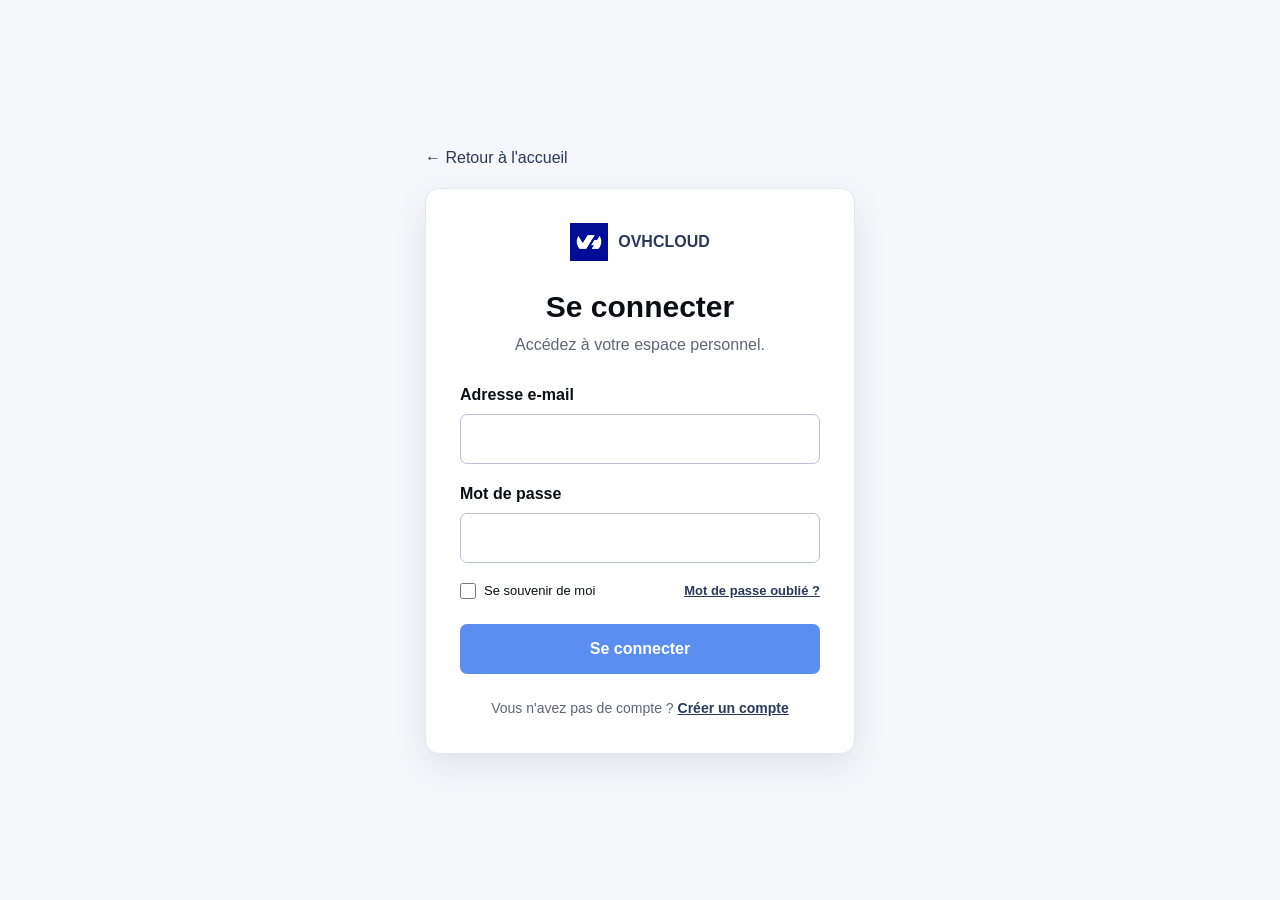
==== connexion.html @ 4d20e884 "Add the missing login page referenced by the site navigation" ====
<!DOCTYPE html>
<html lang="fr">
<head>
    <meta charset="UTF-8">
    <meta name="viewport" content="width=device-width, initial-scale=1.0">
    <meta name="description" content="Se connecter à votre compte OVHcloud.">
    <title>OVHcloud — Se connecter</title>
    <link rel="stylesheet" href="formulaire.css">
</head>
<body>
    <main class="form-page">
        <a class="back-link" href="index.html">← Retour à l'accueil</a>

        <section class="form-card" aria-labelledby="connexion-title">
            <a class="form-logo" href="index.html">
                <img src="logo.png" alt="Logo du groupe 14">
                <span>OVHCLOUD</span>
            </a>
            <h1 id="connexion-title">Se connecter</h1>
            <p class="form-intro">Accédez à votre espace personnel.</p>

            <form action="#" method="post">
                <div class="field-group">
                    <label for="email">Adresse e-mail</label>
                    <input type="email" id="email" name="email" autocomplete="email" required>
                </div>

                <div class="field-group">
                    <label for="password">Mot de passe</label>
                    <input type="password" id="password" name="password" autocomplete="current-password" required>
                </div>

                <div class="form-options">
                    <label class="checkbox-label">
                        <input type="checkbox" name="remember">
                        Se souvenir de moi
                    </label>
                    <a href="#">Mot de passe oublié ?</a>
                </div>

                <button type="submit" class="form-button">Se connecter</button>
            </form>

            <p class="form-footer">Vous n'avez pas de compte ? <a href="inscription.html">Créer un compte</a></p>
        </section>
    </main>
</body>
</html>
---- formulaire.css ----
* {
    box-sizing: border-box;
    margin: 0;
    padding: 0;
}

:root {
    --blue: #5c8ef2;
    --dark-blue: #283959;
    --text: #0b0e14;
    --muted: #5d6575;
    --background: #f5f7fb;
}

body {
    background: var(--background);
    color: var(--text);
    font-family: Arial, Helvetica, sans-serif;
    line-height: 1.5;
}

.form-page {
    align-items: center;
    display: flex;
    flex-direction: column;
    justify-content: center;
    min-height: 100vh;
    padding: 32px 20px;
}

.back-link {
    align-self: flex-start;
    color: var(--dark-blue);
    margin: 0 auto 18px;
    max-width: 430px;
    text-decoration: none;
    width: 100%;
}

.back-link:hover,
.back-link:focus-visible,
.form-footer a:hover,
.form-footer a:focus-visible,
.form-options a:hover,
.form-options a:focus-visible {
    text-decoration: underline;
}

.form-card {
    background: #ffffff;
    border: 1px solid #e1e6f0;
    border-radius: 14px;
    box-shadow: 0 12px 35px rgba(40, 57, 89, 0.1);
    max-width: 430px;
    padding: 34px;
    width: 100%;
}

.form-logo {
    align-items: center;
    color: var(--dark-blue);
    display: flex;
    font-weight: 700;
    gap: 10px;
    justify-content: center;
    margin-bottom: 28px;
    text-decoration: none;
}

.form-logo img {
    height: 38px;
    object-fit: contain;
    width: 38px;
}

h1 {
    font-size: 30px;
    line-height: 1.2;
    margin-bottom: 8px;
    text-align: center;
}

.form-intro {
    color: var(--muted);
    margin-bottom: 26px;
    text-align: center;
}

.field-group {
    margin-bottom: 18px;
}

label {
    display: block;
    font-weight: 700;
    margin-bottom: 7px;
}

input[type="email"],
input[type="text"],
input[type="password"] {
    border: 1px solid #b8c1d2;
    border-radius: 7px;
    font: inherit;
    padding: 12px 13px;
    width: 100%;
}

input:focus {
    border-color: var(--blue);
    outline: 3px solid rgba(92, 142, 242, 0.25);
}

small {
    color: var(--muted);
    display: block;
    font-size: 12px;
    margin-top: 5px;
}

.form-options {
    align-items: center;
    display: flex;
    font-size: 13px;
    gap: 12px;
    justify-content: space-between;
    margin: 4px 0 24px;
}

.form-options a,
.form-footer a {
    color: var(--dark-blue);
    font-weight: 700;
}

.checkbox-label {
    align-items: center;
    display: flex;
    font-size: 13px;
    font-weight: 400;
    gap: 8px;
    margin-bottom: 0;
}

.checkbox-label input {
    accent-color: var(--blue);
    height: 16px;
    width: 16px;
}

.terms-label {
    margin: 4px 0 24px;
}

.form-button {
    background: var(--blue);
    border: 0;
    border-radius: 7px;
    color: #ffffff;
    cursor: pointer;
    font: inherit;
    font-weight: 700;
    padding: 13px;
    width: 100%;
}

.form-button:hover,
.form-button:focus-visible {
    background: var(--dark-blue);
}

.form-footer {
    color: var(--muted);
    font-size: 14px;
    margin-top: 24px;
    text-align: center;
}

@media (max-width: 480px) {
    .form-page {
        padding: 20px 14px;
    }

    .form-card {
        padding: 26px 20px;
    }

    .form-options {
        align-items: flex-start;
        flex-direction: column;
    }
}
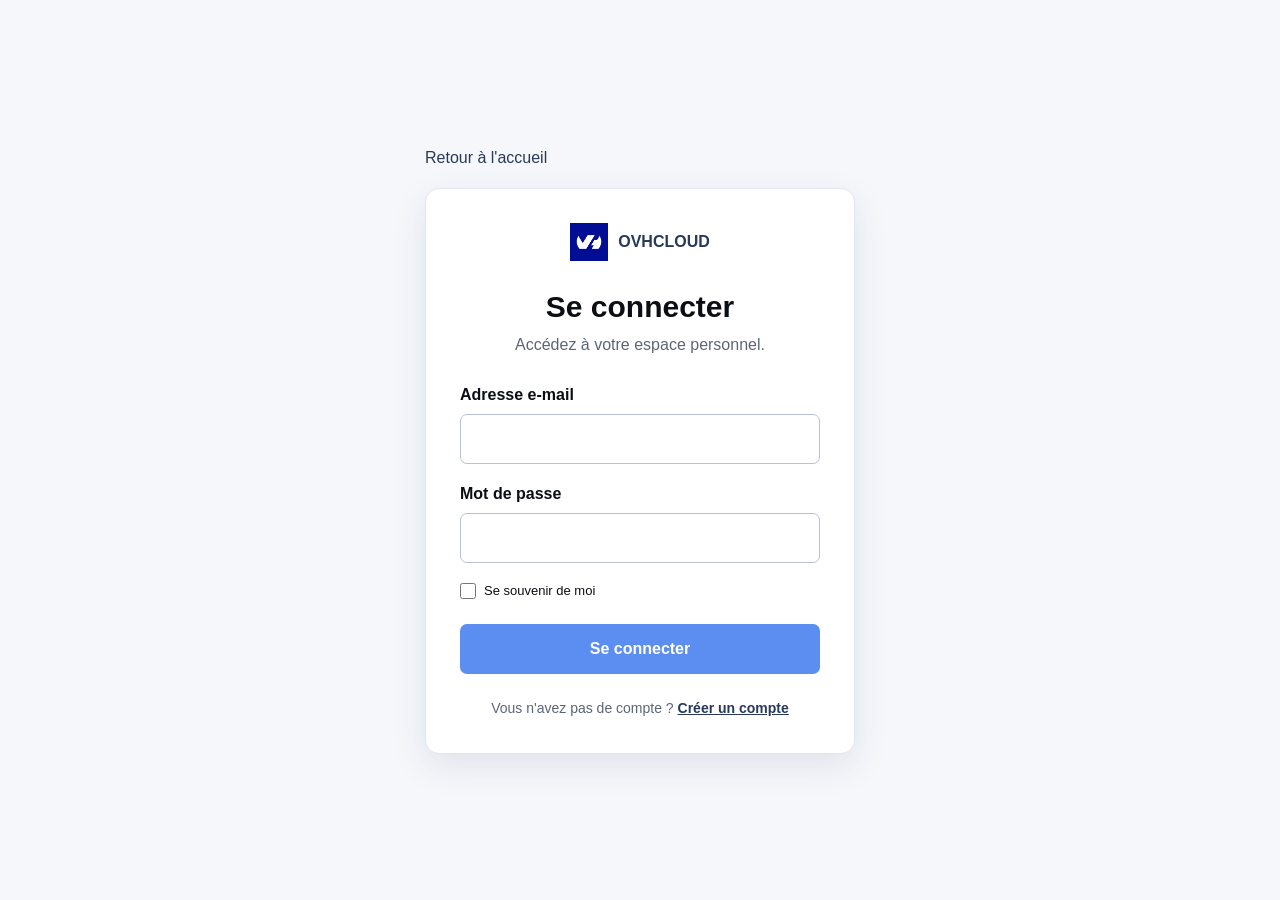
==== commit 85a52af9: "Modify back link text and remove unused password link Updated back link text for clarity and removed" ====
--- a/connexion.html
+++ b/connexion.html
@@ -9,7 +9,7 @@
 </head>
 <body>
     <main class="form-page">
-        <a class="back-link" href="index.html">← Retour à l'accueil</a>
+        <a class="back-link" href="index.html">Retour à l'accueil</a>
 
         <section class="form-card" aria-labelledby="connexion-title">
             <a class="form-logo" href="index.html">
@@ -35,7 +35,6 @@
                         <input type="checkbox" name="remember">
                         Se souvenir de moi
                     </label>
-                    <a href="#">Mot de passe oublié ?</a>
                 </div>
 
                 <button type="submit" class="form-button">Se connecter</button>
--- a/formulaire.css
+++ b/formulaire.css
@@ -118,6 +118,16 @@
     margin-top: 5px;
 }
 
+/* Aucun indicateur de niveau de sécurité du mot de passe ne doit être affiché. */
+.password-strength,
+.password-strength-meter,
+.password-strength-indicator,
+.strength-meter,
+.strength-indicator,
+[data-password-strength] {
+    display: none !important;
+}
+
 .form-options {
     align-items: center;
     display: flex;
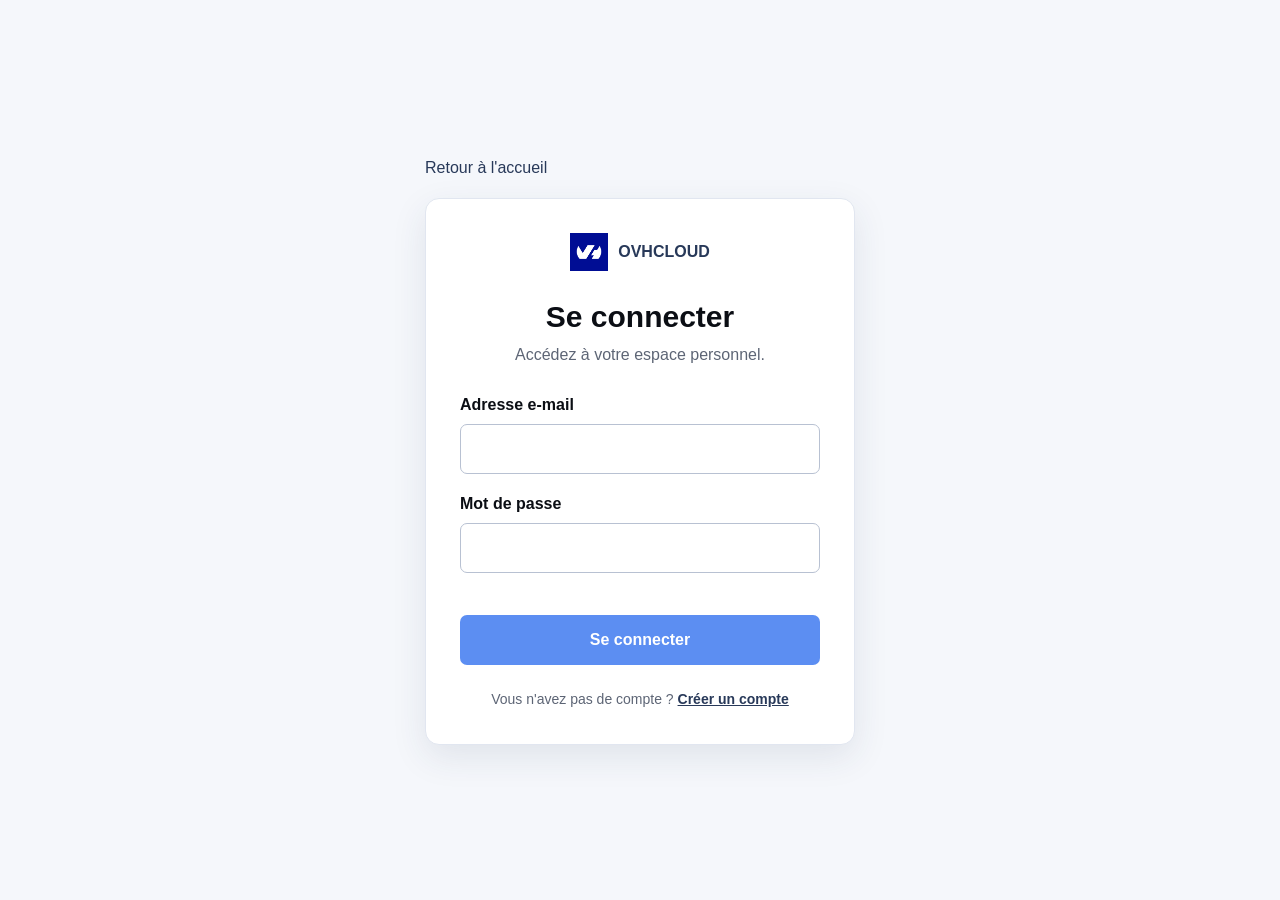
==== commit 04b5f90f: "Update connexion.html" ====
--- a/connexion.html
+++ b/connexion.html
@@ -32,8 +32,6 @@
 
                 <div class="form-options">
                     <label class="checkbox-label">
-                        <input type="checkbox" name="remember">
-                        Se souvenir de moi
                     </label>
                 </div>
 
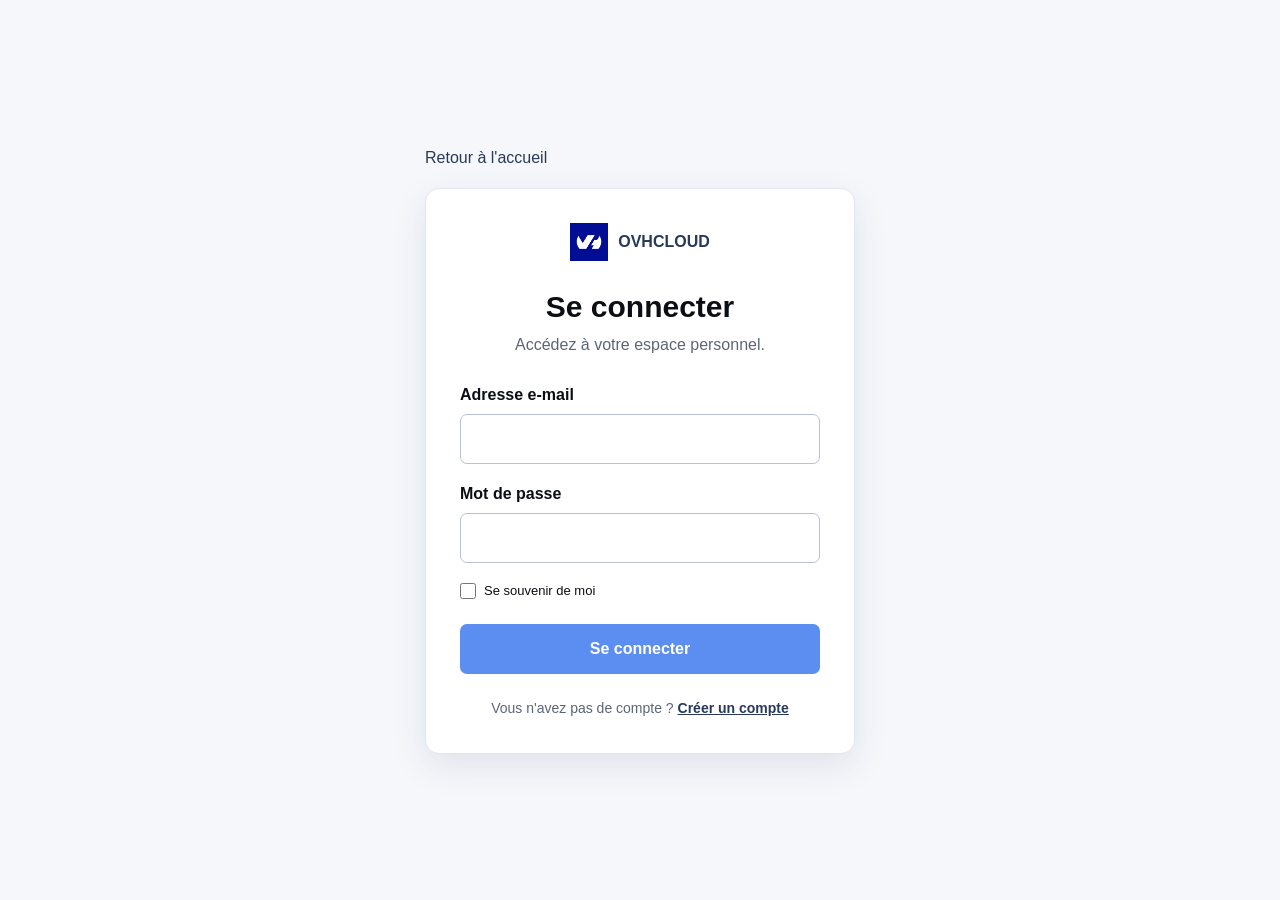
==== commit d28a7862: "Add 'remember me' checkbox to login form" ====
--- a/connexion.html
+++ b/connexion.html
@@ -30,8 +30,10 @@
                     <input type="password" id="password" name="password" autocomplete="current-password" required>
                 </div>
 
-                <div class="form-options">
+               <div class="form-options">
                     <label class="checkbox-label">
+                        <input type="checkbox" name="remember">
+                        Se souvenir de moi
                     </label>
                 </div>
 
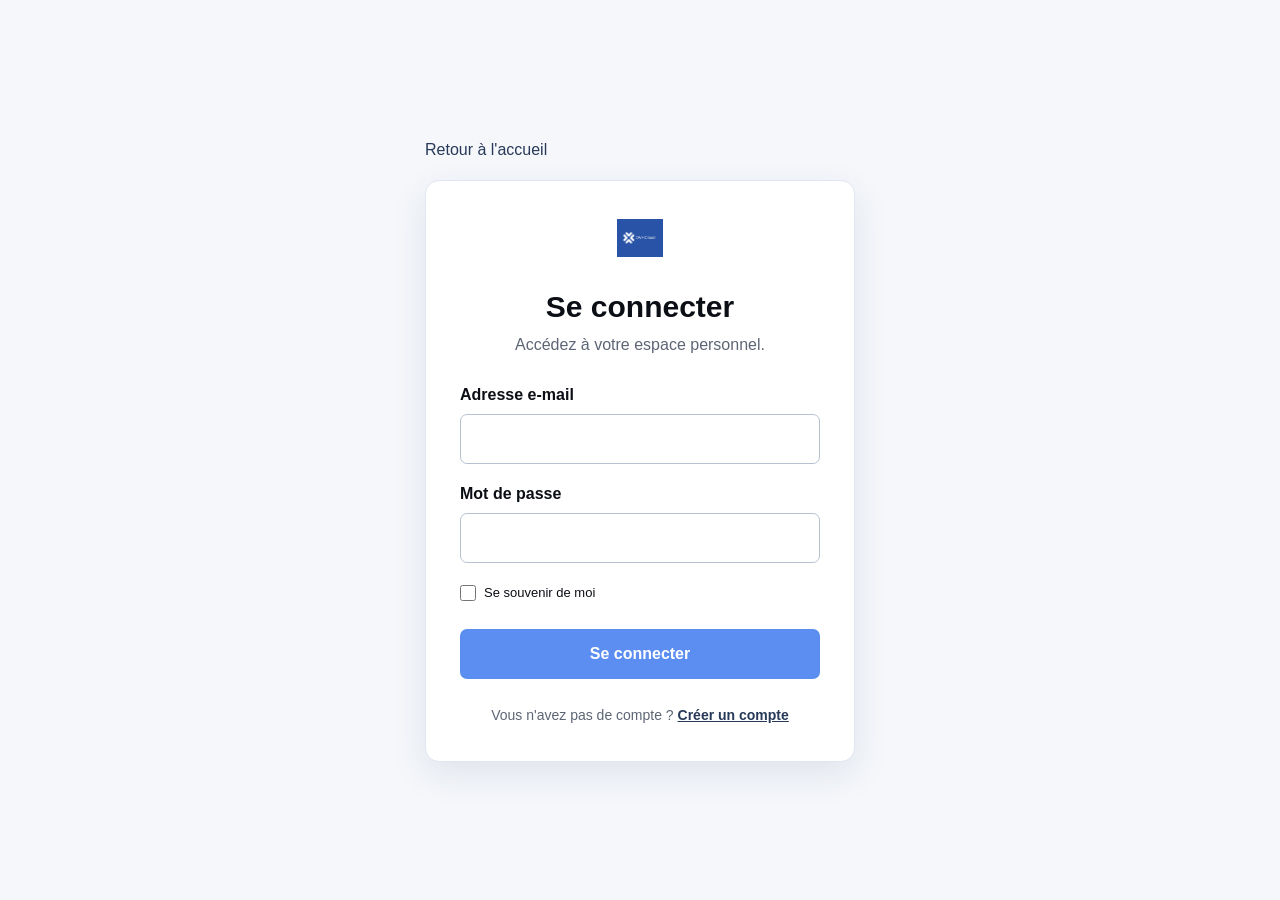
==== commit f5f3f135: "Update global header logo treatment and fix home banner layout without breaking responsiveness." ====
--- a/connexion.html
+++ b/connexion.html
@@ -14,7 +14,6 @@
         <section class="form-card" aria-labelledby="connexion-title">
             <a class="form-logo" href="index.html">
                 <img src="logo.png" alt="Logo du groupe 14">
-                <span>OVHCLOUD</span>
             </a>
             <h1 id="connexion-title">Se connecter</h1>
             <p class="form-intro">Accédez à votre espace personnel.</p>
@@ -22,7 +21,7 @@
             <form action="#" method="post">
                 <div class="field-group">
                     <label for="email">Adresse e-mail</label>
-                    <input type="email" id="email" name="email" autocomplete="email" required>
+                    <input type="text" id="email" name="email" autocomplete="email" required>
                 </div>
 
                 <div class="field-group">
@@ -30,7 +29,7 @@
                     <input type="password" id="password" name="password" autocomplete="current-password" required>
                 </div>
 
-               <div class="form-options">
+                <div class="form-options">
                     <label class="checkbox-label">
                         <input type="checkbox" name="remember">
                         Se souvenir de moi
--- a/formulaire.css
+++ b/formulaire.css
@@ -16,7 +16,7 @@
     background: var(--background);
     color: var(--text);
     font-family: Arial, Helvetica, sans-serif;
-    line-height: 1.5;
+    line-height: 24px;
 }
 
 .form-page {
@@ -53,7 +53,7 @@
     box-shadow: 0 12px 35px rgba(40, 57, 89, 0.1);
     max-width: 430px;
     padding: 34px;
-    width: 100%;
+    width: 430px;
 }
 
 .form-logo {
@@ -61,21 +61,21 @@
     color: var(--dark-blue);
     display: flex;
     font-weight: 700;
-    gap: 10px;
+    gap: 0;
     justify-content: center;
     margin-bottom: 28px;
     text-decoration: none;
 }
 
 .form-logo img {
-    height: 38px;
+    height: 46px;
     object-fit: contain;
-    width: 38px;
+    width: 46px;
 }
 
 h1 {
     font-size: 30px;
-    line-height: 1.2;
+    line-height: 36px;
     margin-bottom: 8px;
     text-align: center;
 }
@@ -118,7 +118,6 @@
     margin-top: 5px;
 }
 
-/* Aucun indicateur de niveau de sécurité du mot de passe ne doit être affiché. */
 .password-strength,
 .password-strength-meter,
 .password-strength-indicator,
@@ -193,6 +192,7 @@
 
     .form-card {
         padding: 26px 20px;
+        width: auto;
     }
 
     .form-options {
